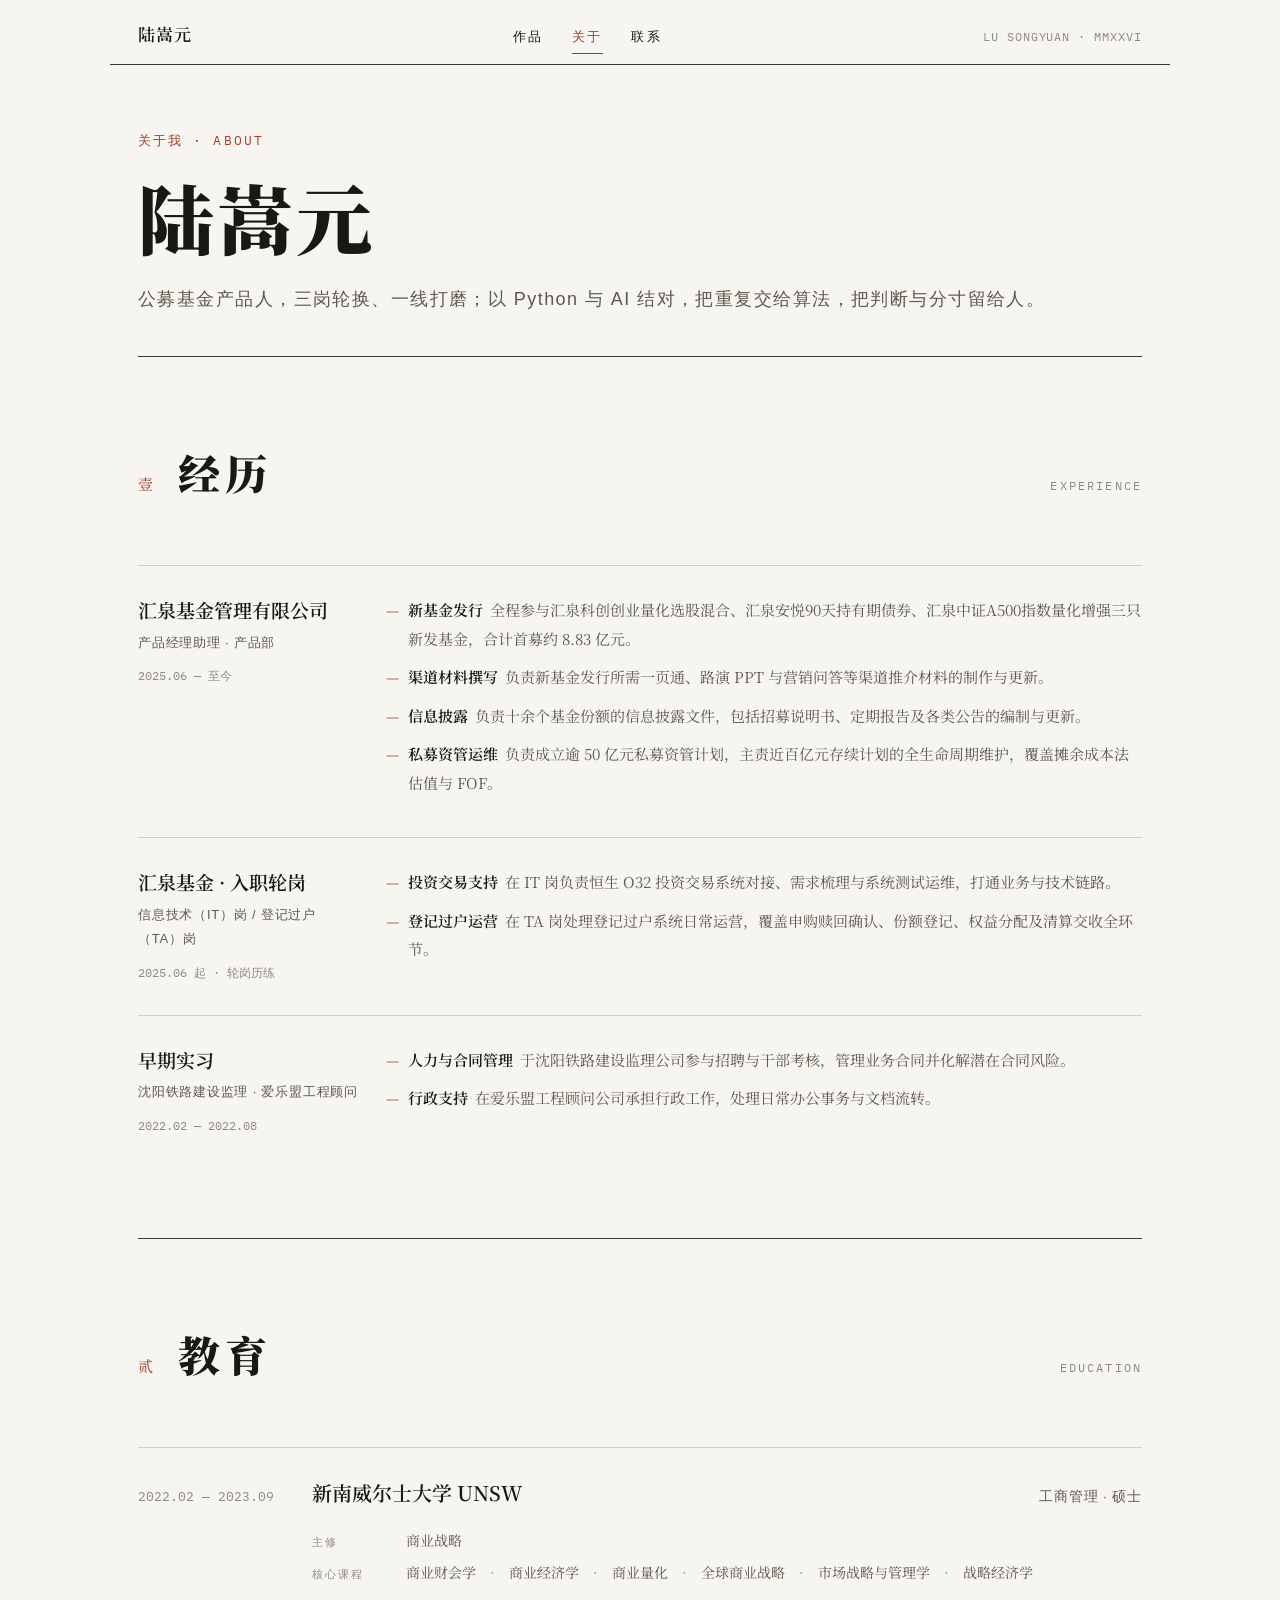
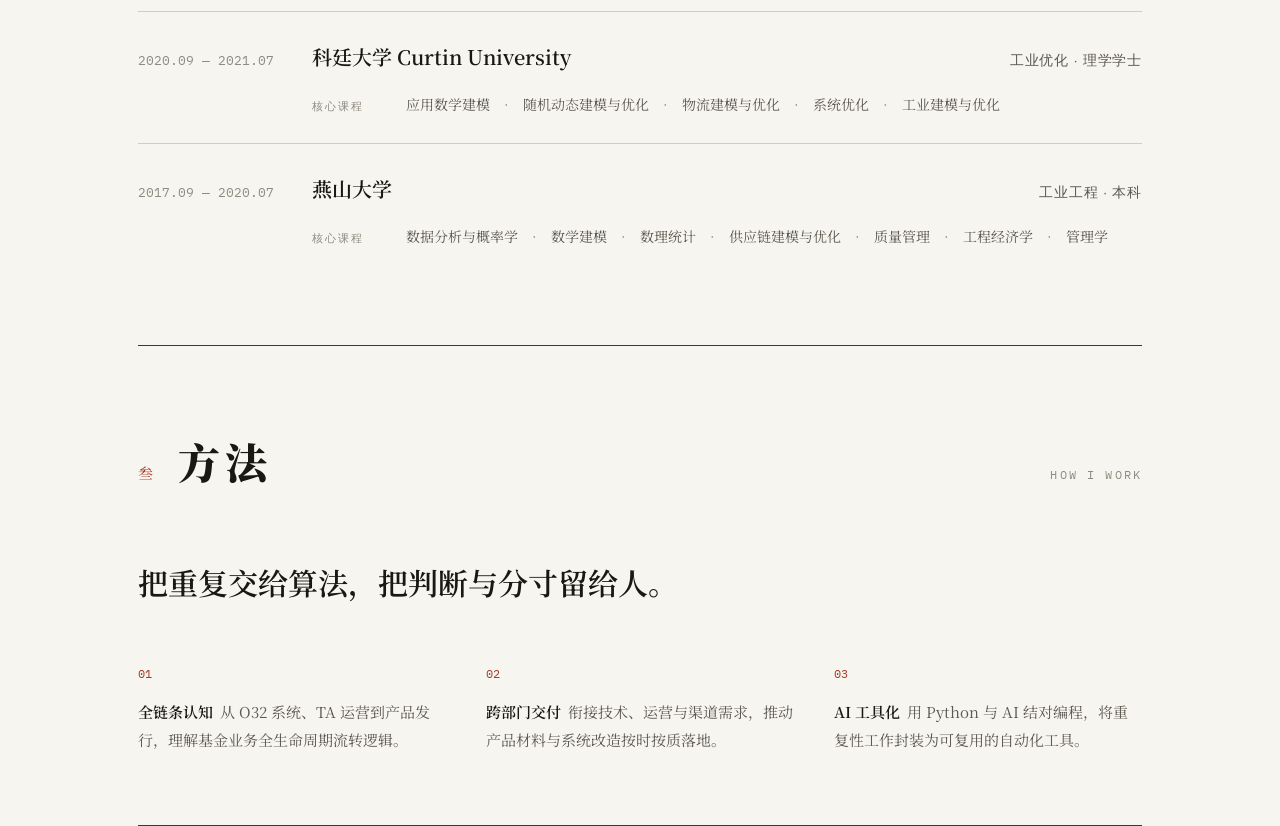
==== about/index.html @ c92e08c9 "重构为多页站点：首页 + 3 件作品详情页 + 关于 + 联系 - 抽公共 CSS/JS 到 assets/，多页共享 - 三件 AI 自动化作品（竞品分析器 / 监管日报 / 一页通生成器）各自独立" ====
<!DOCTYPE html>
<html lang="zh-CN">
<head>
<meta charset="UTF-8">
<meta name="viewport" content="width=device-width, initial-scale=1.0">
<title>关于陆嵩元 — 经历 · 教育 · 方法</title>
<meta name="description" content="陆嵩元的完整经历：汇泉基金产品部、IT/TA 轮岗、早期实习；UNSW MBA、Curtin、燕山大学；工作方法与价值观。">
<link rel="preconnect" href="https://fonts.googleapis.com">
<link rel="preconnect" href="https://fonts.gstatic.com" crossorigin>
<link href="https://fonts.googleapis.com/css2?family=Noto+Serif+SC:wght@400;600;900&family=IBM+Plex+Mono:wght@400;500&display=swap" rel="stylesheet">
<link rel="stylesheet" href="/assets/styles.css?v=1781679722">
</head>
<body>
<div class="page">
<header class="masthead">
  <a class="brand" href="/" >陆嵩元</a>
  <nav>
    <a href="/works/fund-tool/" >作品</a>
    <a href="/about/" aria-current="page">关于</a>
    <a href="/contact/" >联系</a>
  </nav>
  <span class="mono">LU SONGYUAN · MMXXVI</span>
</header>


<section class="detail-hero reveal">
  <div class="issue-no">关于我 · ABOUT</div>
  <h1>陆嵩元</h1>
  <p class="d-slogan">公募基金产品人，三岗轮换、一线打磨；以 Python 与 AI 结对，把重复交给算法，把判断与分寸留给人。</p>
</section>

<section class="chapter" id="jingli">
  <div class="chapter-head reveal">
    <span class="no">壹</span>
    <h2>经历</h2>
    <span class="en">EXPERIENCE</span>
  </div>
    <div class="work-block reveal">
    <div class="work-side">
      <div class="org">汇泉基金管理有限公司</div>
      <div class="role">产品经理助理 · 产品部</div>
      <div class="period">2025.06 — 至今</div>
    </div>
    <div class="work-main"><ul>
      <li><b>新基金发行</b>全程参与汇泉科创创业量化选股混合、汇泉安悦90天持有期债券、汇泉中证A500指数量化增强三只新发基金，合计首募约 8.83 亿元。</li>
      <li><b>渠道材料撰写</b>负责新基金发行所需一页通、路演 PPT 与营销问答等渠道推介材料的制作与更新。</li>
      <li><b>信息披露</b>负责十余个基金份额的信息披露文件，包括招募说明书、定期报告及各类公告的编制与更新。</li>
      <li><b>私募资管运维</b>负责成立逾 50 亿元私募资管计划，主责近百亿元存续计划的全生命周期维护，覆盖摊余成本法估值与 FOF。</li>
    </ul></div>
  </div>
  <div class="work-block reveal">
    <div class="work-side">
      <div class="org">汇泉基金 · 入职轮岗</div>
      <div class="role">信息技术（IT）岗 / 登记过户（TA）岗</div>
      <div class="period">2025.06 起 · 轮岗历练</div>
    </div>
    <div class="work-main"><ul>
      <li><b>投资交易支持</b>在 IT 岗负责恒生 O32 投资交易系统对接、需求梳理与系统测试运维，打通业务与技术链路。</li>
      <li><b>登记过户运营</b>在 TA 岗处理登记过户系统日常运营，覆盖申购赎回确认、份额登记、权益分配及清算交收全环节。</li>
    </ul></div>
  </div>
  <div class="work-block reveal">
    <div class="work-side">
      <div class="org">早期实习</div>
      <div class="role">沈阳铁路建设监理 · 爱乐盟工程顾问</div>
      <div class="period">2022.02 — 2022.08</div>
    </div>
    <div class="work-main"><ul>
      <li><b>人力与合同管理</b>于沈阳铁路建设监理公司参与招聘与干部考核，管理业务合同并化解潜在合同风险。</li>
      <li><b>行政支持</b>在爱乐盟工程顾问公司承担行政工作，处理日常办公事务与文档流转。</li>
    </ul></div>
  </div>
</section>

<section class="chapter" id="jiaoyu">
  <div class="chapter-head reveal">
    <span class="no">贰</span>
    <h2>教育</h2>
    <span class="en">EDUCATION</span>
  </div>
    <div class="edu-row reveal">
    <div class="edu-head">
      <span class="period">2022.02 — 2023.09</span>
      <span class="school">新南威尔士大学 UNSW</span>
      <span class="degree">工商管理 · 硕士</span>
    </div>
    <div class="edu-detail">
      <div class="row"><span class="label">主修</span><span class="val">商业战略</span></div>
      <div class="row"><span class="label">核心课程</span><span class="val courses"><span>商业财会学</span><span>商业经济学</span><span>商业量化</span><span>全球商业战略</span><span>市场战略与管理学</span><span>战略经济学</span></span></div>
    </div>
  </div>
  <div class="edu-row reveal">
    <div class="edu-head">
      <span class="period">2020.09 — 2021.07</span>
      <span class="school">科廷大学 Curtin University</span>
      <span class="degree">工业优化 · 理学学士</span>
    </div>
    <div class="edu-detail">
      <div class="row"><span class="label">核心课程</span><span class="val courses"><span>应用数学建模</span><span>随机动态建模与优化</span><span>物流建模与优化</span><span>系统优化</span><span>工业建模与优化</span></span></div>
    </div>
  </div>
  <div class="edu-row reveal">
    <div class="edu-head">
      <span class="period">2017.09 — 2020.07</span>
      <span class="school">燕山大学</span>
      <span class="degree">工业工程 · 本科</span>
    </div>
    <div class="edu-detail">
      <div class="row"><span class="label">核心课程</span><span class="val courses"><span>数据分析与概率学</span><span>数学建模</span><span>数理统计</span><span>供应链建模与优化</span><span>质量管理</span><span>工程经济学</span><span>管理学</span></span></div>
    </div>
  </div>
</section>

<section class="chapter" id="fangfa">
  <div class="chapter-head reveal">
    <span class="no">叁</span>
    <h2>方法</h2>
    <span class="en">HOW I WORK</span>
  </div>
  <p class="foot-line reveal" style="margin-bottom: 52px;">把重复交给算法，把判断与分寸留给人。</p>
  <div class="skills-grid">
        <div class="skill reveal">
      <div class="skill-no">01</div>
      <p><b>全链条认知</b>从 O32 系统、TA 运营到产品发行，理解基金业务全生命周期流转逻辑。</p>
    </div>
    <div class="skill reveal">
      <div class="skill-no">02</div>
      <p><b>跨部门交付</b>衔接技术、运营与渠道需求，推动产品材料与系统改造按时按质落地。</p>
    </div>
    <div class="skill reveal">
      <div class="skill-no">03</div>
      <p><b>AI 工具化</b>用 Python 与 AI 结对编程，将重复性工作封装为可复用的自动化工具。</p>
    </div>
  </div>
</section>

</div><!-- /.page -->
<script src="/assets/scripts.js?v=1781679722"></script>
</body>
</html>
---- assets/styles.css ----
/* ============================================================
   陆嵩元 · 个人站点 公共样式
   上半部分：从原 index.template.html 原样抽出（首页视觉不变）
   下半部分：多页站点新增（导览卡 / 详情页 / 过渡 / 导航高亮 / 联系页）
   ============================================================ */

:root {
  --paper: #F7F5EF;
  --ink: #191813;
  --ink-soft: #5C5950;
  --ink-faint: #8E8B80;
  --hair: rgba(25, 24, 19, 0.18);
  --hair-strong: rgba(25, 24, 19, 0.85);
  --seal: #A63B2A;
  --serif: "Noto Serif SC", "Songti SC", serif;
  --sans: "PingFang SC", "Microsoft YaHei", sans-serif;
  --mono: "IBM Plex Mono", "Menlo", monospace;
}
* { margin: 0; padding: 0; box-sizing: border-box; }
html { scroll-behavior: smooth; }
body {
  background: var(--paper);
  color: var(--ink);
  font-family: var(--serif);
  font-size: 16px;
  line-height: 1.9;
  -webkit-font-smoothing: antialiased;
}
::selection { background: var(--seal); color: var(--paper); }
.page { max-width: 1060px; margin: 0 auto; padding: 0 28px; }

.label {
  font-family: var(--sans);
  font-size: 12px;
  letter-spacing: 0.32em;
  color: var(--ink-soft);
}
.mono { font-family: var(--mono); }

.masthead {
  display: flex;
  justify-content: space-between;
  align-items: baseline;
  position: sticky;
  top: 0;
  z-index: 100;
  background: var(--paper);
  margin: 0 -28px;
  padding: 18px 28px 14px;
  border-bottom: 1px solid var(--hair-strong);
}
.masthead .mono { font-size: 12px; color: var(--ink-faint); letter-spacing: 0.08em; }
.masthead nav { display: flex; gap: 28px; }
.masthead nav a {
  font-family: var(--sans); font-size: 13px; letter-spacing: 0.2em;
  color: var(--ink); text-decoration: none; position: relative;
  white-space: nowrap;
}
.masthead nav a::after {
  content: ""; position: absolute; left: 0; bottom: -4px;
  width: 100%; height: 1px; background: var(--seal);
  transform: scaleX(0); transform-origin: left;
  transition: transform 0.4s cubic-bezier(0.4, 0, 0.2, 1);
}
.masthead nav a:hover::after { transform: scaleX(1); }
.masthead nav a:hover { color: var(--seal); }

.hero { position: relative; padding: 88px 0 64px; border-bottom: 1px solid var(--hair-strong); }
.hero-kicker { display: flex; align-items: center; gap: 16px; margin-bottom: 28px; }
.hero-kicker .rule { flex: 0 0 56px; height: 1px; background: var(--ink); }
h1.name {
  font-size: clamp(84px, 15vw, 168px);
  font-weight: 900;
  line-height: 1.05;
  letter-spacing: 0.06em;
  margin-left: -6px;
}
.hero-tagline {
  font-size: clamp(20px, 2.6vw, 26px);
  font-weight: 600;
  margin-top: 36px;
  max-width: 30em;
}
.hero-intro {
  margin-top: 20px;
  max-width: 38em;
  color: var(--ink-soft);
  font-size: 15px;
}
.hero-vertical {
  position: absolute; top: 92px; right: 0;
  writing-mode: vertical-rl;
  font-size: 15px; letter-spacing: 0.6em;
  color: var(--ink-soft);
  border-left: 1px solid var(--hair);
  padding-left: 18px;
  height: 300px;
}
.hero-meta {
  display: flex; flex-wrap: wrap; gap: 12px 36px;
  margin-top: 48px; padding-top: 18px;
  border-top: 1px solid var(--hair);
}
.hero-meta div { font-family: var(--mono); font-size: 12.5px; color: var(--ink-soft); letter-spacing: 0.04em; }
.hero-meta b { font-weight: 500; color: var(--ink); }

.stats { display: grid; grid-template-columns: repeat(4, 1fr); border-bottom: 1px solid var(--hair-strong); }
.stat { padding: 34px 8px 30px; text-align: center; }
.stat + .stat { border-left: 1px solid var(--hair); }
.stat .num { font-family: var(--mono); font-size: clamp(30px, 4.5vw, 44px); font-weight: 500; line-height: 1.2; }
.stat .num em { font-style: normal; font-size: 0.5em; color: var(--seal); }
.stat .cap { font-family: var(--sans); font-size: 12px; letter-spacing: 0.24em; color: var(--ink-soft); margin-top: 8px; }

section.chapter { padding: 76px 0 70px; border-bottom: 1px solid var(--hair-strong); }
.chapter-head { display: flex; align-items: baseline; gap: 20px; margin-bottom: 52px; }
.chapter-head .no { font-size: 15px; color: var(--seal); letter-spacing: 0.3em; }
.chapter-head h2 { font-size: clamp(30px, 4.2vw, 42px); font-weight: 900; letter-spacing: 0.12em; }
.chapter-head .en { font-family: var(--mono); font-size: 12px; color: var(--ink-faint); letter-spacing: 0.18em; margin-left: auto; }

.work-block { display: grid; grid-template-columns: 220px 1fr; gap: 28px; padding: 30px 0; border-top: 1px solid var(--hair); }
.work-block:first-of-type { border-top: none; padding-top: 0; }
.work-side .org { font-size: 19px; font-weight: 600; line-height: 1.5; }
.work-side .role { font-family: var(--sans); font-size: 13px; color: var(--ink-soft); margin-top: 6px; letter-spacing: 0.06em; }
.work-side .period { font-family: var(--mono); font-size: 12px; color: var(--ink-faint); margin-top: 10px; }
.work-main ul { list-style: none; }
.work-main li { position: relative; padding-left: 22px; margin-bottom: 10px; font-size: 15px; color: var(--ink-soft); }
.work-main li::before { content: "—"; position: absolute; left: 0; color: var(--seal); }
.work-main li b { color: var(--ink); font-weight: 600; margin-right: 0.45em; }

.proj { padding: 56px 0; border-top: 1px solid var(--hair); }
.proj:first-of-type { border-top: none; padding-top: 0; }
.proj-head { display: flex; align-items: baseline; gap: 18px; flex-wrap: wrap; }
.proj-head .idx { font-family: var(--mono); font-size: 14px; color: var(--seal); }
.proj-head h3 { font-size: clamp(26px, 3.6vw, 36px); font-weight: 900; letter-spacing: 0.04em; }
.proj-head .slogan { font-family: var(--sans); font-size: 14px; color: var(--ink-soft); letter-spacing: 0.12em; }
.proj-body { display: grid; grid-template-columns: 1fr 1fr; gap: 18px 48px; margin-top: 30px; }
.proj-cell .cell-label { font-family: var(--sans); font-size: 11.5px; letter-spacing: 0.3em; color: var(--ink-faint); margin-bottom: 8px; }
.proj-cell p { font-size: 15px; color: var(--ink-soft); }
.proj-cell p b { color: var(--ink); font-weight: 600; }
.proj-term {
  grid-column: 1 / -1;
  font-family: var(--mono); font-size: 13px;
  background: var(--ink); color: #E8E5DC;
  padding: 14px 20px; margin-top: 10px;
  overflow-x: auto; white-space: nowrap;
}
.proj-term .ps { color: #9A968A; }
.proj-term .cmd-out { color: #8FA88F; }
.proj-tags { grid-column: 1 / -1; display: flex; flex-wrap: wrap; gap: 10px; margin-top: 4px; }
.proj-tags span {
  font-family: var(--mono); font-size: 11.5px; color: var(--ink-soft);
  border: 1px solid var(--hair); padding: 4px 12px; letter-spacing: 0.04em;
}

.edu-row { padding: 26px 0; border-top: 1px solid var(--hair); }
.edu-row:first-of-type { border-top: none; padding-top: 0; }
.edu-head { display: grid; grid-template-columns: 150px 1fr 220px; gap: 24px; align-items: baseline; }
.edu-head .period { font-family: var(--mono); font-size: 12.5px; color: var(--ink-faint); }
.edu-head .school { font-size: 20px; font-weight: 600; }
.edu-head .degree { font-family: var(--sans); font-size: 13.5px; color: var(--ink-soft); text-align: right; letter-spacing: 0.06em; }
.edu-detail { margin-top: 16px; margin-left: 174px; display: grid; row-gap: 8px; }
.edu-detail .row { display: grid; grid-template-columns: 80px 1fr; gap: 14px; align-items: baseline; }
.edu-detail .label { font-family: var(--mono); font-size: 11px; color: var(--ink-faint); letter-spacing: 0.18em; text-transform: uppercase; padding-top: 2px; }
.edu-detail .val { font-size: 14px; color: var(--ink-soft); line-height: 1.75; }
.edu-detail .courses span { display: inline-block; margin-right: 14px; }
.edu-detail .courses span::after { content: "·"; color: var(--ink-faint); margin-left: 14px; }
.edu-detail .courses span:last-child::after { content: ""; margin-left: 0; }

.skills-grid { display: grid; grid-template-columns: repeat(3, 1fr); gap: 40px; }
.skill .skill-no { font-family: var(--mono); font-size: 12px; color: var(--seal); margin-bottom: 12px; }
.skill p { font-size: 15px; color: var(--ink-soft); }
.skill p b { color: var(--ink); font-weight: 600; margin-right: 0.45em; }

footer { padding: 80px 0 60px; position: relative; }
.foot-line { font-size: clamp(22px, 3vw, 30px); font-weight: 600; max-width: 26em; }
.foot-contact { margin-top: 44px; display: flex; flex-wrap: wrap; gap: 14px 48px; }
.foot-contact a, .foot-contact span { font-family: var(--mono); font-size: 14px; color: var(--ink); text-decoration: none; border-bottom: 1px solid var(--hair); padding-bottom: 3px; }
.foot-contact a { position: relative; transition: color 0.35s ease; }
.foot-contact a::after {
  content: ""; position: absolute; left: 0; bottom: -1px;
  width: 100%; height: 1px; background: var(--seal);
  transform: scaleX(0); transform-origin: left;
  transition: transform 0.45s cubic-bezier(0.4, 0, 0.2, 1);
}
.foot-contact a:hover { color: var(--seal); }
.foot-contact a:hover::after { transform: scaleX(1); }
.foot-note { margin-top: 56px; font-family: var(--sans); font-size: 12px; color: var(--ink-faint); letter-spacing: 0.1em; }

.reveal { opacity: 0; transform: translateY(26px); transition: opacity 0.8s ease, transform 0.8s ease; }
.reveal.on { opacity: 1; transform: none; }

.chapter-head.reveal { opacity: 1; transform: none; transition: none; }
.chapter-head h2 .ch {
  display: inline-block; opacity: 0; transform: translateY(0.5em);
  transition: opacity 0.7s ease, transform 0.7s cubic-bezier(0.4, 0, 0.2, 1);
}
.chapter-head.on h2 .ch { opacity: 1; transform: none; }

.stat .num .prefix { font-style: normal; }
.stat .num .count { display: inline-block; font-variant-numeric: tabular-nums; }

@media (max-width: 760px) {
  .hero-vertical { display: none; }
  .stats { grid-template-columns: repeat(2, 1fr); }
  .stat:nth-child(3) { border-left: none; }
  .stat:nth-child(n+3) { border-top: 1px solid var(--hair); }
  .work-block, .proj-body { grid-template-columns: 1fr; }
  .edu-head { grid-template-columns: 1fr; gap: 4px; }
  .edu-head .degree { text-align: left; }
  .edu-detail { margin-left: 0; margin-top: 12px; }
  .edu-detail .row { grid-template-columns: 1fr; gap: 2px; }
  .skills-grid { grid-template-columns: 1fr; }
  .masthead nav { gap: 16px; }
  .masthead .mono, .masthead .label { display: none; }
  .masthead { justify-content: center; gap: 18px; }
  .masthead .brand { margin-right: 6px; }
}

/* ============================================================
   ↓↓↓ 多页站点新增样式 ↓↓↓
   ============================================================ */

/* —— 跨页过渡（View Transitions API · MPA 模式）——
   支持的浏览器翻页时整页淡入推移；不支持的自动普通跳转 */
@view-transition { navigation: auto; }
@media (prefers-reduced-motion: no-preference) {
  ::view-transition-old(root) { animation: vt-out 0.32s cubic-bezier(0.4, 0, 0.2, 1) both; }
  ::view-transition-new(root) { animation: vt-in 0.42s cubic-bezier(0.4, 0, 0.2, 1) both; }
}
@keyframes vt-out { to { opacity: 0; transform: translateY(-14px); } }
@keyframes vt-in { from { opacity: 0; transform: translateY(22px); } }

/* —— 导航：品牌名 + 当前页高亮 —— */
.masthead .brand {
  font-family: var(--serif); font-size: 17px; font-weight: 600;
  color: var(--ink); text-decoration: none; letter-spacing: 0.06em;
}
.masthead .brand:hover { color: var(--seal); }
.masthead nav a[aria-current="page"] { color: var(--seal); }
.masthead nav a[aria-current="page"]::after { transform: scaleX(1); }

/* —— 首页：作品导览卡（方案甲，精简） —— */
.work-cards { display: grid; grid-template-columns: repeat(3, 1fr); gap: 0; border-top: 1px solid var(--hair); }
.work-card {
  display: flex; flex-direction: column;
  padding: 34px 26px 30px; text-decoration: none; color: inherit;
  border-left: 1px solid var(--hair);
  transition: background 0.4s ease;
  position: relative;
}
.work-card:first-child { border-left: none; }
.work-card:hover { background: rgba(166, 59, 42, 0.04); }
.work-card .wc-idx { font-family: var(--mono); font-size: 13px; color: var(--seal); }
.work-card .wc-name { font-size: 21px; font-weight: 900; letter-spacing: 0.04em; margin-top: 18px; line-height: 1.4; }
.work-card .wc-slogan { font-family: var(--sans); font-size: 13px; color: var(--ink-soft); margin-top: 12px; letter-spacing: 0.08em; }
.work-card .wc-pain { font-size: 14px; color: var(--ink-soft); margin-top: 16px; flex: 1; }
.work-card .wc-more {
  font-family: var(--mono); font-size: 12.5px; color: var(--ink); margin-top: 22px;
  letter-spacing: 0.06em; position: relative; display: inline-block;
}
.work-card .wc-more .arrow { transition: transform 0.35s cubic-bezier(0.4, 0, 0.2, 1); display: inline-block; }
.work-card:hover .wc-more { color: var(--seal); }
.work-card:hover .wc-more .arrow { transform: translateX(6px); }

/* —— 首页：引导去「关于」的横幅 —— */
.lead-band { display: flex; align-items: baseline; justify-content: space-between; flex-wrap: wrap; gap: 16px; padding: 44px 0 6px; }
.lead-band .lb-text { font-size: clamp(18px, 2.4vw, 24px); font-weight: 600; max-width: 22em; }
.lead-band a.lb-link {
  font-family: var(--mono); font-size: 13.5px; color: var(--ink); text-decoration: none;
  letter-spacing: 0.06em; position: relative; white-space: nowrap;
}
.lead-band a.lb-link::after {
  content: ""; position: absolute; left: 0; bottom: -3px; width: 100%; height: 1px;
  background: var(--seal); transform: scaleX(0); transform-origin: left;
  transition: transform 0.4s cubic-bezier(0.4, 0, 0.2, 1);
}
.lead-band a.lb-link:hover { color: var(--seal); }
.lead-band a.lb-link:hover::after { transform: scaleX(1); }

/* —— 作品详情页 —— */
.detail-hero { padding: 64px 0 40px; border-bottom: 1px solid var(--hair-strong); }
.issue-no { font-family: var(--mono); font-size: 13px; color: var(--seal); letter-spacing: 0.16em; }
.detail-hero h1 {
  font-size: clamp(40px, 7vw, 76px); font-weight: 900; line-height: 1.08;
  letter-spacing: 0.04em; margin-top: 22px;
}
.detail-hero .d-slogan { font-family: var(--sans); font-size: clamp(15px, 2vw, 18px); color: var(--ink-soft); margin-top: 24px; letter-spacing: 0.08em; }

.tldr {
  display: grid; grid-template-columns: 80px 1fr; gap: 20px; align-items: baseline;
  padding: 32px 0; border-bottom: 1px solid var(--hair);
}
.tldr .tl-label { font-family: var(--mono); font-size: 12px; color: var(--seal); letter-spacing: 0.2em; }
.tldr p { font-size: clamp(16px, 2vw, 19px); font-weight: 600; line-height: 1.7; }

.detail-sec { padding: 40px 0; border-bottom: 1px solid var(--hair); }
.detail-sec .ds-label { font-family: var(--sans); font-size: 11.5px; letter-spacing: 0.3em; color: var(--ink-faint); margin-bottom: 16px; }
.detail-sec p { font-size: 15.5px; color: var(--ink-soft); max-width: 42em; margin-bottom: 12px; }
.detail-sec p b { color: var(--ink); font-weight: 600; }

/* 截图区 */
.shot { margin: 40px 0; padding: 40px 0; border-bottom: 1px solid var(--hair); }
.shot-frame {
  border: 1px solid var(--hair); background: #fff;
  box-shadow: 0 18px 50px -28px rgba(25,24,19,0.5);
  overflow: hidden;
}
.shot-frame img { display: block; width: 100%; height: auto; }
.shot-cap { font-family: var(--sans); font-size: 12px; color: var(--ink-faint); letter-spacing: 0.1em; margin-top: 14px; text-align: center; }
.shot-grid { display: grid; grid-template-columns: 1fr 1fr; gap: 24px; }

/* 命令行 demo（复用 proj-term 风格） */
.detail-term {
  font-family: var(--mono); font-size: 13px;
  background: var(--ink); color: #E8E5DC;
  padding: 16px 22px; margin: 28px 0;
  overflow-x: auto; white-space: nowrap;
}
.detail-term .ps { color: #9A968A; }
.detail-term .cmd-out { color: #8FA88F; }

/* 时间线 + 技术栈 */
.detail-foot { display: grid; grid-template-columns: 1fr 1fr; gap: 48px; padding: 40px 0; }
.timeline .tl-step { display: grid; grid-template-columns: 92px 1fr; gap: 16px; padding: 10px 0; border-top: 1px solid var(--hair); font-size: 14px; }
.timeline .tl-step:first-child { border-top: none; }
.timeline .tl-when { font-family: var(--mono); font-size: 12px; color: var(--seal); }
.timeline .tl-what { color: var(--ink-soft); }
.tech-stack .ts-tags { display: flex; flex-wrap: wrap; gap: 10px; }
.tech-stack .ts-tags span { font-family: var(--mono); font-size: 11.5px; color: var(--ink-soft); border: 1px solid var(--hair); padding: 4px 12px; letter-spacing: 0.04em; }
.detail-foot .ds-label { font-family: var(--sans); font-size: 11.5px; letter-spacing: 0.3em; color: var(--ink-faint); margin-bottom: 16px; }

/* 上一篇 / 下一篇 */
.pager { display: flex; justify-content: space-between; gap: 20px; padding: 44px 0 10px; }
.pager a { text-decoration: none; color: var(--ink); max-width: 46%; }
.pager a .pg-dir { font-family: var(--mono); font-size: 12px; color: var(--ink-faint); letter-spacing: 0.1em; }
.pager a .pg-name { display: block; font-size: 17px; font-weight: 600; margin-top: 8px; transition: color 0.3s ease; }
.pager a.next { text-align: right; margin-left: auto; }
.pager a:hover .pg-name { color: var(--seal); }
.pager a.disabled { visibility: hidden; }

/* —— 联系页 —— */
.contact-hero { padding: 72px 0 48px; }
.contact-hero h1 { font-size: clamp(48px, 9vw, 104px); font-weight: 900; letter-spacing: 0.05em; line-height: 1.05; }
.contact-hero .ch-sub { font-size: clamp(17px, 2.3vw, 22px); font-weight: 600; color: var(--ink-soft); margin-top: 26px; max-width: 24em; }
.contact-list { display: grid; gap: 0; border-top: 1px solid var(--hair-strong); margin-top: 8px; }
.contact-row {
  display: grid; grid-template-columns: 160px 1fr auto; gap: 20px; align-items: baseline;
  padding: 24px 0; border-bottom: 1px solid var(--hair); text-decoration: none; color: inherit;
}
.contact-row .cr-label { font-family: var(--sans); font-size: 12px; letter-spacing: 0.24em; color: var(--ink-faint); }
.contact-row .cr-val { font-family: var(--mono); font-size: clamp(16px, 2.4vw, 22px); color: var(--ink); letter-spacing: 0.02em; }
.contact-row .cr-act { font-family: var(--mono); font-size: 12.5px; color: var(--seal); opacity: 0; transition: opacity 0.3s ease; }
a.contact-row:hover .cr-val { color: var(--seal); }
a.contact-row:hover .cr-act { opacity: 1; }

@media (max-width: 760px) {
  .work-cards { grid-template-columns: 1fr; }
  .work-card { border-left: none; border-top: 1px solid var(--hair); }
  .work-card:first-child { border-top: none; }
  .shot-grid { grid-template-columns: 1fr; }
  .detail-foot { grid-template-columns: 1fr; gap: 32px; }
  .contact-row { grid-template-columns: 1fr; gap: 4px; }
  .contact-row .cr-act { display: none; }
}
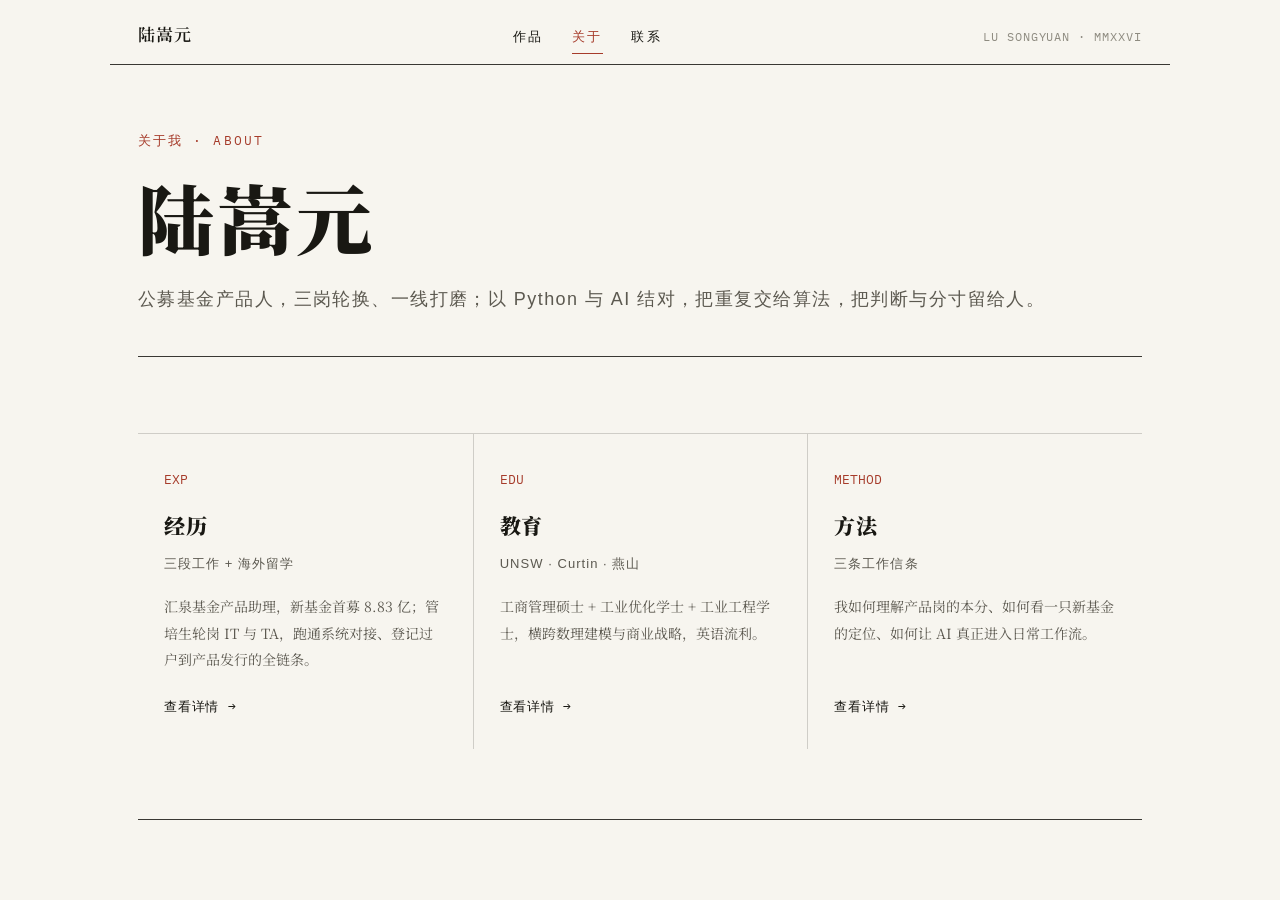
==== commit af7d95f9: "首页改 4 屏分屏 + 关于拆 3 详情页 + 联系改 3 列卡 主要改动： - 首页：4 屏 scroll-snap 分屏（总览 / 作品集 / 关于 / 联系） - 顶部 nav 改为锚点跳转（/" ====
--- a/about/index.html
+++ b/about/index.html
@@ -4,20 +4,20 @@
 <meta charset="UTF-8">
 <meta name="viewport" content="width=device-width, initial-scale=1.0">
 <title>关于陆嵩元 — 经历 · 教育 · 方法</title>
-<meta name="description" content="陆嵩元的完整经历：汇泉基金产品部、IT/TA 轮岗、早期实习；UNSW MBA、Curtin、燕山大学；工作方法与价值观。">
+<meta name="description" content="关于陆嵩元：经历、教育与工作方法。公募基金产品经理助理，三岗轮换、一线打磨。">
 <link rel="preconnect" href="https://fonts.googleapis.com">
 <link rel="preconnect" href="https://fonts.gstatic.com" crossorigin>
 <link href="https://fonts.googleapis.com/css2?family=Noto+Serif+SC:wght@400;600;900&family=IBM+Plex+Mono:wght@400;500&display=swap" rel="stylesheet">
-<link rel="stylesheet" href="/assets/styles.css?v=1781679722">
+<link rel="stylesheet" href="/assets/styles.css?v=1782109267">
 </head>
 <body>
 <div class="page">
 <header class="masthead">
   <a class="brand" href="/" >陆嵩元</a>
   <nav>
-    <a href="/works/fund-tool/" >作品</a>
-    <a href="/about/" aria-current="page">关于</a>
-    <a href="/contact/" >联系</a>
+    <a href="/#zuopin" >作品</a>
+    <a href="/#guanyu" aria-current="page">关于</a>
+    <a href="/#lianxi" >联系</a>
   </nav>
   <span class="mono">LU SONGYUAN · MMXXVI</span>
 </header>
@@ -29,113 +29,34 @@
   <p class="d-slogan">公募基金产品人，三岗轮换、一线打磨；以 Python 与 AI 结对，把重复交给算法，把判断与分寸留给人。</p>
 </section>
 
-<section class="chapter" id="jingli">
-  <div class="chapter-head reveal">
-    <span class="no">壹</span>
-    <h2>经历</h2>
-    <span class="en">EXPERIENCE</span>
-  </div>
-    <div class="work-block reveal">
-    <div class="work-side">
-      <div class="org">汇泉基金管理有限公司</div>
-      <div class="role">产品经理助理 · 产品部</div>
-      <div class="period">2025.06 — 至今</div>
-    </div>
-    <div class="work-main"><ul>
-      <li><b>新基金发行</b>全程参与汇泉科创创业量化选股混合、汇泉安悦90天持有期债券、汇泉中证A500指数量化增强三只新发基金，合计首募约 8.83 亿元。</li>
-      <li><b>渠道材料撰写</b>负责新基金发行所需一页通、路演 PPT 与营销问答等渠道推介材料的制作与更新。</li>
-      <li><b>信息披露</b>负责十余个基金份额的信息披露文件，包括招募说明书、定期报告及各类公告的编制与更新。</li>
-      <li><b>私募资管运维</b>负责成立逾 50 亿元私募资管计划，主责近百亿元存续计划的全生命周期维护，覆盖摊余成本法估值与 FOF。</li>
-    </ul></div>
-  </div>
-  <div class="work-block reveal">
-    <div class="work-side">
-      <div class="org">汇泉基金 · 入职轮岗</div>
-      <div class="role">信息技术（IT）岗 / 登记过户（TA）岗</div>
-      <div class="period">2025.06 起 · 轮岗历练</div>
-    </div>
-    <div class="work-main"><ul>
-      <li><b>投资交易支持</b>在 IT 岗负责恒生 O32 投资交易系统对接、需求梳理与系统测试运维，打通业务与技术链路。</li>
-      <li><b>登记过户运营</b>在 TA 岗处理登记过户系统日常运营，覆盖申购赎回确认、份额登记、权益分配及清算交收全环节。</li>
-    </ul></div>
-  </div>
-  <div class="work-block reveal">
-    <div class="work-side">
-      <div class="org">早期实习</div>
-      <div class="role">沈阳铁路建设监理 · 爱乐盟工程顾问</div>
-      <div class="period">2022.02 — 2022.08</div>
-    </div>
-    <div class="work-main"><ul>
-      <li><b>人力与合同管理</b>于沈阳铁路建设监理公司参与招聘与干部考核，管理业务合同并化解潜在合同风险。</li>
-      <li><b>行政支持</b>在爱乐盟工程顾问公司承担行政工作，处理日常办公事务与文档流转。</li>
-    </ul></div>
-  </div>
-</section>
-
-<section class="chapter" id="jiaoyu">
-  <div class="chapter-head reveal">
-    <span class="no">贰</span>
-    <h2>教育</h2>
-    <span class="en">EDUCATION</span>
-  </div>
-    <div class="edu-row reveal">
-    <div class="edu-head">
-      <span class="period">2022.02 — 2023.09</span>
-      <span class="school">新南威尔士大学 UNSW</span>
-      <span class="degree">工商管理 · 硕士</span>
-    </div>
-    <div class="edu-detail">
-      <div class="row"><span class="label">主修</span><span class="val">商业战略</span></div>
-      <div class="row"><span class="label">核心课程</span><span class="val courses"><span>商业财会学</span><span>商业经济学</span><span>商业量化</span><span>全球商业战略</span><span>市场战略与管理学</span><span>战略经济学</span></span></div>
-    </div>
-  </div>
-  <div class="edu-row reveal">
-    <div class="edu-head">
-      <span class="period">2020.09 — 2021.07</span>
-      <span class="school">科廷大学 Curtin University</span>
-      <span class="degree">工业优化 · 理学学士</span>
-    </div>
-    <div class="edu-detail">
-      <div class="row"><span class="label">核心课程</span><span class="val courses"><span>应用数学建模</span><span>随机动态建模与优化</span><span>物流建模与优化</span><span>系统优化</span><span>工业建模与优化</span></span></div>
-    </div>
-  </div>
-  <div class="edu-row reveal">
-    <div class="edu-head">
-      <span class="period">2017.09 — 2020.07</span>
-      <span class="school">燕山大学</span>
-      <span class="degree">工业工程 · 本科</span>
-    </div>
-    <div class="edu-detail">
-      <div class="row"><span class="label">核心课程</span><span class="val courses"><span>数据分析与概率学</span><span>数学建模</span><span>数理统计</span><span>供应链建模与优化</span><span>质量管理</span><span>工程经济学</span><span>管理学</span></span></div>
-    </div>
-  </div>
-</section>
-
-<section class="chapter" id="fangfa">
-  <div class="chapter-head reveal">
-    <span class="no">叁</span>
-    <h2>方法</h2>
-    <span class="en">HOW I WORK</span>
-  </div>
-  <p class="foot-line reveal" style="margin-bottom: 52px;">把重复交给算法，把判断与分寸留给人。</p>
-  <div class="skills-grid">
-        <div class="skill reveal">
-      <div class="skill-no">01</div>
-      <p><b>全链条认知</b>从 O32 系统、TA 运营到产品发行，理解基金业务全生命周期流转逻辑。</p>
-    </div>
-    <div class="skill reveal">
-      <div class="skill-no">02</div>
-      <p><b>跨部门交付</b>衔接技术、运营与渠道需求，推动产品材料与系统改造按时按质落地。</p>
-    </div>
-    <div class="skill reveal">
-      <div class="skill-no">03</div>
-      <p><b>AI 工具化</b>用 Python 与 AI 结对编程，将重复性工作封装为可复用的自动化工具。</p>
-    </div>
+<section class="chapter">
+  <div class="work-cards">
+    <a class="work-card reveal" href="/about/experience/">
+      <span class="wc-idx">EXP</span>
+      <span class="wc-name">经历</span>
+      <span class="wc-slogan">三段工作 + 海外留学</span>
+      <span class="wc-pain">汇泉基金产品助理，新基金首募 8.83 亿；管培生轮岗 IT 与 TA，跑通系统对接、登记过户到产品发行的全链条。</span>
+      <span class="wc-more">查看详情 <span class="arrow">→</span></span>
+    </a>
+    <a class="work-card reveal" href="/about/education/">
+      <span class="wc-idx">EDU</span>
+      <span class="wc-name">教育</span>
+      <span class="wc-slogan">UNSW · Curtin · 燕山</span>
+      <span class="wc-pain">工商管理硕士 + 工业优化学士 + 工业工程学士，横跨数理建模与商业战略，英语流利。</span>
+      <span class="wc-more">查看详情 <span class="arrow">→</span></span>
+    </a>
+    <a class="work-card reveal" href="/about/method/">
+      <span class="wc-idx">METHOD</span>
+      <span class="wc-name">方法</span>
+      <span class="wc-slogan">三条工作信条</span>
+      <span class="wc-pain">我如何理解产品岗的本分、如何看一只新基金的定位、如何让 AI 真正进入日常工作流。</span>
+      <span class="wc-more">查看详情 <span class="arrow">→</span></span>
+    </a>
   </div>
 </section>
 
 </div><!-- /.page -->
-<script src="/assets/scripts.js?v=1781679722"></script>
+<script src="/assets/scripts.js?v=1782109267"></script>
 </body>
 </html>
 
--- a/assets/styles.css
+++ b/assets/styles.css
@@ -18,6 +18,7 @@
 }
 * { margin: 0; padding: 0; box-sizing: border-box; }
 html { scroll-behavior: smooth; }
+section.chapter { scroll-margin-top: 80px; }
 body {
   background: var(--paper);
   color: var(--ink);
@@ -216,6 +217,27 @@
   .masthead .brand { margin-right: 6px; }
 }
 
+/* —— 首页 4 屏分屏（桌面，:has 限定只在 home 生效，详情页不受影响）—— */
+@media (min-width: 761px) {
+  html:has(.panels) { scroll-snap-type: y mandatory; }
+  .panel {
+    min-height: 100vh;
+    scroll-snap-align: start;
+    scroll-snap-stop: always;
+    padding: 80px 0 40px;
+    box-sizing: border-box;
+    display: flex;
+    flex-direction: column;
+    justify-content: center;
+    position: relative;
+  }
+  .panel-inner { width: 100%; }
+  /* panel 内重置原章节容器的 padding/border —— 避免双重间距 */
+  .panel .hero { padding: 0; border-bottom: none; }
+  .panel .stats { margin-top: 40px; border-bottom: none; }
+  .panel .chapter-head { margin-bottom: 44px; }
+}
+
 /* ============================================================
    ↓↓↓ 多页站点新增样式 ↓↓↓
    ============================================================ */
@@ -262,21 +284,6 @@
 .work-card:hover .wc-more { color: var(--seal); }
 .work-card:hover .wc-more .arrow { transform: translateX(6px); }
 
-/* —— 首页：引导去「关于」的横幅 —— */
-.lead-band { display: flex; align-items: baseline; justify-content: space-between; flex-wrap: wrap; gap: 16px; padding: 44px 0 6px; }
-.lead-band .lb-text { font-size: clamp(18px, 2.4vw, 24px); font-weight: 600; max-width: 22em; }
-.lead-band a.lb-link {
-  font-family: var(--mono); font-size: 13.5px; color: var(--ink); text-decoration: none;
-  letter-spacing: 0.06em; position: relative; white-space: nowrap;
-}
-.lead-band a.lb-link::after {
-  content: ""; position: absolute; left: 0; bottom: -3px; width: 100%; height: 1px;
-  background: var(--seal); transform: scaleX(0); transform-origin: left;
-  transition: transform 0.4s cubic-bezier(0.4, 0, 0.2, 1);
-}
-.lead-band a.lb-link:hover { color: var(--seal); }
-.lead-band a.lb-link:hover::after { transform: scaleX(1); }
-
 /* —— 作品详情页 —— */
 .detail-hero { padding: 64px 0 40px; border-bottom: 1px solid var(--hair-strong); }
 .issue-no { font-family: var(--mono); font-size: 13px; color: var(--seal); letter-spacing: 0.16em; }
@@ -362,3 +369,48 @@
   .contact-row { grid-template-columns: 1fr; gap: 4px; }
   .contact-row .cr-act { display: none; }
 }
+
+/* ============================================================
+   ↓↓↓ about 详情页新区段 ↓↓↓
+   ============================================================ */
+
+/* 通用 tag 云（独立样式，不依赖 .tech-stack 父级） */
+.ts-tags { display: flex; flex-wrap: wrap; gap: 10px; }
+.ts-tags span { font-family: var(--mono); font-size: 11.5px; color: var(--ink-soft); border: 1px solid var(--hair); padding: 4px 12px; letter-spacing: 0.04em; }
+.ts-tags.ts-soft span { font-family: var(--serif); font-size: 13.5px; letter-spacing: 0; padding: 6px 14px; color: var(--ink); }
+
+/* 代表产物 · 迷你卡 */
+.proj-grid { display: grid; grid-template-columns: repeat(3, 1fr); gap: 0; border-top: 1px solid var(--hair); margin-top: 4px; }
+.proj-card { padding: 24px 22px; border-left: 1px solid var(--hair); display: flex; flex-direction: column; gap: 10px; }
+.proj-card:first-child { border-left: none; }
+.proj-card .pc-name { font-size: 16px; font-weight: 600; line-height: 1.5; }
+.proj-card .pc-type { font-family: var(--mono); font-size: 12px; color: var(--seal); letter-spacing: 0.06em; }
+.proj-card .pc-role { font-family: var(--sans); font-size: 12.5px; color: var(--ink-soft); }
+.proj-foot { font-size: 14.5px; color: var(--ink-soft); margin-top: 18px; max-width: none; }
+.proj-foot b { color: var(--seal); font-weight: 600; }
+
+/* 跨学科 · 3 段并列 */
+.cross-grid { display: grid; grid-template-columns: repeat(3, 1fr); gap: 0; border-top: 1px solid var(--hair); margin-top: 4px; }
+.cross-row { padding: 28px 22px; border-left: 1px solid var(--hair); display: flex; flex-direction: column; gap: 10px; }
+.cross-row:first-child { border-left: none; }
+.cross-row .cr-head { display: flex; align-items: baseline; gap: 12px; flex-wrap: wrap; }
+.cross-row .cr-no { font-family: var(--mono); font-size: 13px; color: var(--seal); letter-spacing: 0.12em; }
+.cross-row .cr-name { font-size: 19px; font-weight: 900; letter-spacing: 0.05em; }
+.cross-row .cr-from { font-family: var(--mono); font-size: 11.5px; color: var(--ink-faint); flex-basis: 100%; margin-top: 2px; }
+.cross-row .cr-blurb { font-size: 14px; color: var(--ink-soft); max-width: none; line-height: 1.85; }
+
+/* 三条信条 · 卡片化 */
+.creed-list { display: grid; gap: 0; border-top: 1px solid var(--hair); margin-top: 4px; }
+.creed { padding: 30px 0 30px; border-bottom: 1px solid var(--hair); }
+.creed:last-child { border-bottom: none; }
+.creed-head { display: flex; align-items: baseline; gap: 18px; margin-bottom: 14px; }
+.creed-head .creed-no { font-family: var(--mono); font-size: 14px; color: var(--seal); letter-spacing: 0.16em; }
+.creed-head .creed-name { font-size: 22px; font-weight: 900; letter-spacing: 0.05em; }
+.creed-lead { font-size: 16px; color: var(--ink); margin-bottom: 12px; max-width: 42em; }
+.creed-ev { font-size: 14.5px; color: var(--ink-soft); max-width: 42em; line-height: 1.85; }
+
+@media (max-width: 760px) {
+  .proj-grid, .cross-grid { grid-template-columns: 1fr; }
+  .proj-card, .cross-row { border-left: none; border-top: 1px solid var(--hair); }
+  .proj-card:first-child, .cross-row:first-child { border-top: none; }
+}
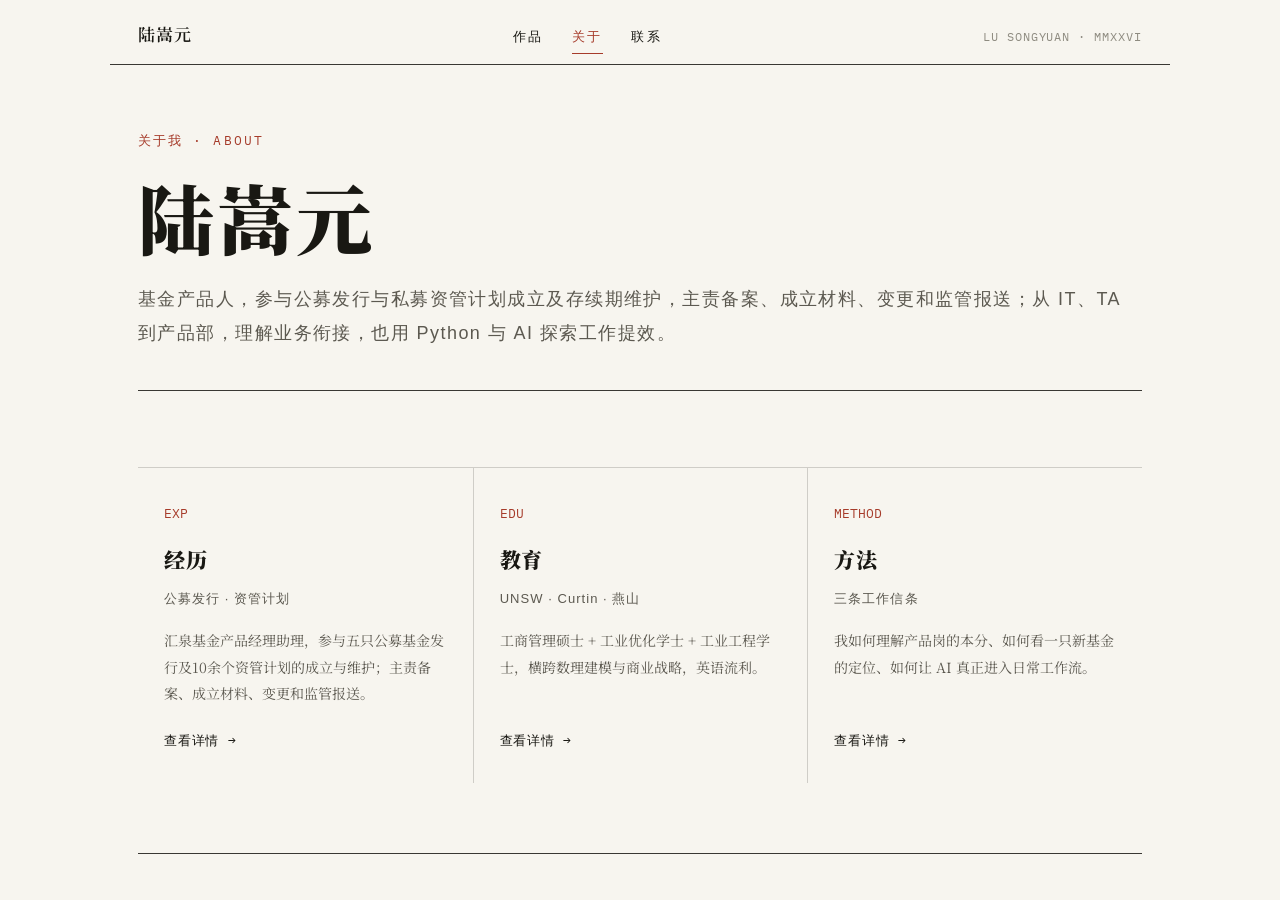
==== commit 25e139d7: "Sync website with October 2026 resume updates" ====
--- a/about/index.html
+++ b/about/index.html
@@ -4,11 +4,12 @@
 <meta charset="UTF-8">
 <meta name="viewport" content="width=device-width, initial-scale=1.0">
 <title>关于陆嵩元 — 经历 · 教育 · 方法</title>
-<meta name="description" content="关于陆嵩元：经历、教育与工作方法。公募基金产品经理助理，三岗轮换、一线打磨。">
+<meta name="description" content="关于陆嵩元：汇泉基金产品经理助理，公募发行、私募资管计划备案与存续期管理，以及 IT / TA 岗位经历。">
 <link rel="preconnect" href="https://fonts.googleapis.com">
 <link rel="preconnect" href="https://fonts.gstatic.com" crossorigin>
 <link href="https://fonts.googleapis.com/css2?family=Noto+Serif+SC:wght@400;600;900&family=IBM+Plex+Mono:wght@400;500&display=swap" rel="stylesheet">
-<link rel="stylesheet" href="/assets/styles.css?v=1782109267">
+<link rel="stylesheet" href="/assets/styles.css?v=1783393974">
+<script defer src="https://static.cloudflareinsights.com/beacon.min.js" data-cf-beacon='{"token": "c8428e9ed24644728c381ac19852c8ee"}'></script>
 </head>
 <body>
 <div class="page">
@@ -26,7 +27,7 @@
 <section class="detail-hero reveal">
   <div class="issue-no">关于我 · ABOUT</div>
   <h1>陆嵩元</h1>
-  <p class="d-slogan">公募基金产品人，三岗轮换、一线打磨；以 Python 与 AI 结对，把重复交给算法，把判断与分寸留给人。</p>
+  <p class="d-slogan">基金产品人，参与公募发行与私募资管计划成立及存续期维护，主责备案、成立材料、变更和监管报送；从 IT、TA 到产品部，理解业务衔接，也用 Python 与 AI 探索工作提效。</p>
 </section>
 
 <section class="chapter">
@@ -34,8 +35,8 @@
     <a class="work-card reveal" href="/about/experience/">
       <span class="wc-idx">EXP</span>
       <span class="wc-name">经历</span>
-      <span class="wc-slogan">三段工作 + 海外留学</span>
-      <span class="wc-pain">汇泉基金产品助理，新基金首募 8.83 亿；管培生轮岗 IT 与 TA，跑通系统对接、登记过户到产品发行的全链条。</span>
+      <span class="wc-slogan">公募发行 · 资管计划</span>
+      <span class="wc-pain">汇泉基金产品经理助理，参与五只公募基金发行及10余个资管计划的成立与维护；主责备案、成立材料、变更和监管报送。</span>
       <span class="wc-more">查看详情 <span class="arrow">→</span></span>
     </a>
     <a class="work-card reveal" href="/about/education/">
@@ -56,7 +57,7 @@
 </section>
 
 </div><!-- /.page -->
-<script src="/assets/scripts.js?v=1782109267"></script>
+<script src="/assets/scripts.js?v=1783393974"></script>
 </body>
 </html>
 
